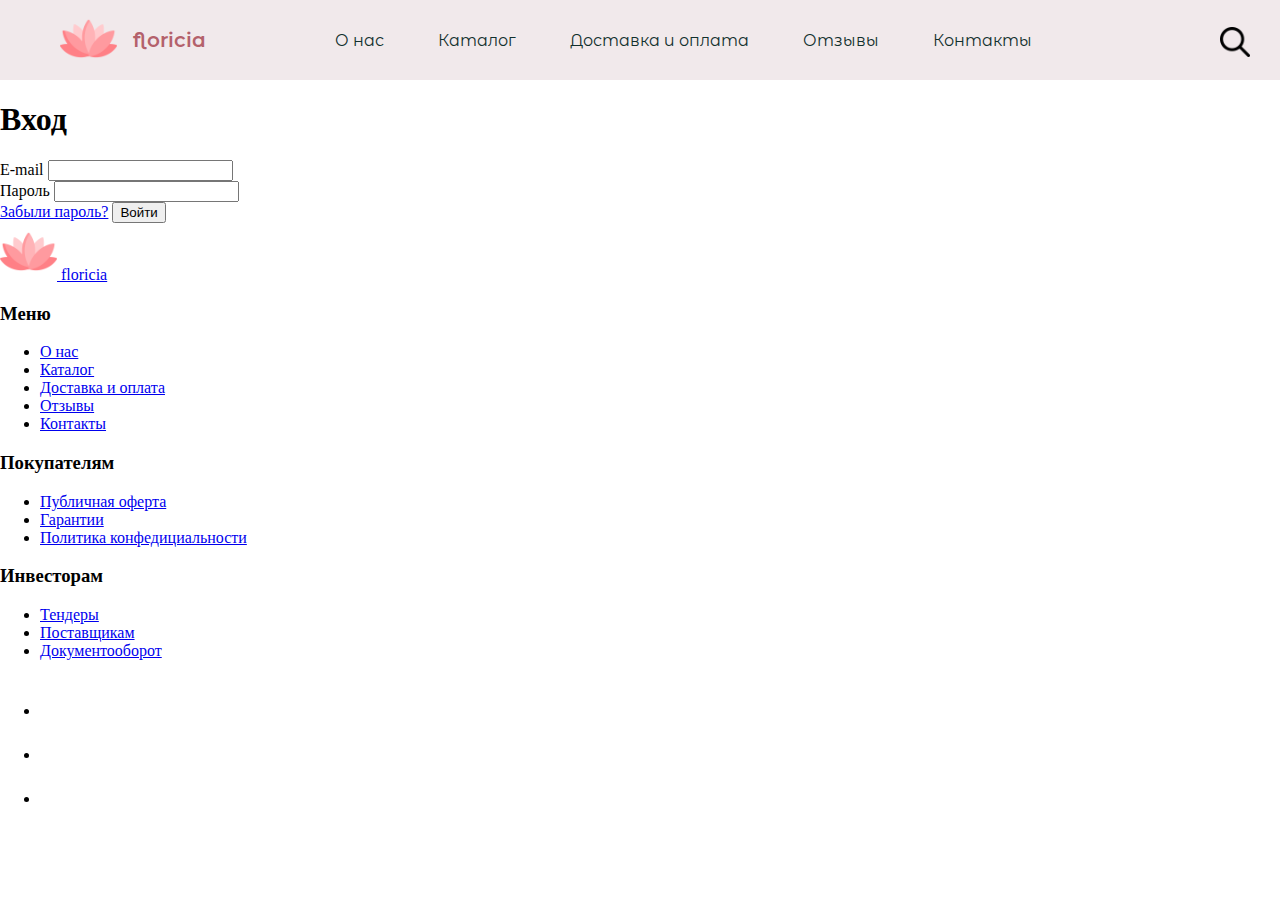
==== frontend/login.html @ c5bf8340 "layout" ====
<!DOCTYPE html>
<html lang="ru">
    <head>
        <meta charset="UTF-8">
        <meta name="viewport" content="width=device-width, initial-scale=1.0">
        <title>floricia: Регистрация</title>
        <link href="public/styles.css" rel="stylesheet"/>
        <link rel="preconnect" href="https://fonts.googleapis.com">
        <link rel="preconnect" href="https://fonts.gstatic.com" crossorigin>
        <link href="https://fonts.googleapis.com/css2?family=Montserrat+Alternates:wght@400;500;600;700&display=swap" rel="stylesheet">
    </head>
<body class="login">
    <header class="site-header">
        <div style="display: flex; align-items: center; gap: 16px;">
          <a class="site-header-logo1" href="/"><img style="height: 57px; width: 57px"src="public/image.png" alt="Логотип"> </a>
          <a class="site-header-logo" href="/"> floricia </a>
        </div>
        <ul class="site-header-menu">
          <li><a href="/about">О нас</a></li>
          <li><a href="/catalog">Каталог</a></li>
          <li><a href="/delivery">Доставка и оплата</a></li>
          <li><a href="/reviews">Отзывы</a></li>
          <li><a href="/contacts">Контакты</a></li>
        </ul>
        <div slyle="margin-left: 20px; margin-right: 30px;">
          <a href ="search"><img style="height:30px; width: 30px; margin-left: 30px" src="public/search.png" alt="Поиск"></a>
          <a href ="busket"><img style="height:34px; width: 34px; margin-left: 30px" src="public/busket.png" alt="Корзина"></a>
          <a href ="profile"><img style="height:38px; width: 38px; margin-left: 30px; margin-right: 50px" src="public/profile.png" alt="Профиль"></a>
        </div>
      </header>
      <main>
        <h1>Вход</h1>
      <form id="login-form">
          <label for="email">E-mail</label>
          <input type="email" id="email" name="email" required>
          <br>
          <label for="password">Пароль</label>
          <input type="password" id="password" name="password" required>
          <br>
          <a href="/forgetpassword">Забыли пароль?</a>

          <button type="submit">Войти</button>
      </form>
      </main>
      <footer>
        <a href="/"><img style="height: 57px; width: 57px"src="public/image.png" alt="Логотип"> </a>
        <a href="/">floricia</a>
        <h3>Меню</h3>
        <ul>
          <li><a href="/about">О нас</a></li>
          <li><a href="/catalog">Каталог</a></li>
          <li><a href="/delivery">Доставка и оплата</a></li>
          <li><a href="/reviews">Отзывы</a></li>
          <li><a href="/contacts">Контакты</a></li>
        </ul>
        <h3>Покупателям</h3>
        <ul>
          <li><a href="public-offer.pdf" target="_blank">Публичная оферта</a></li>
          <li><a href="garantees.pdf" target="_blank">Гарантии</a></li>
          <li><a href="privacy-policy.pdf" target="_blank">Политика конфедициальности</a></li> 
        </ul>
        <h3>Инвесторам</h3>
        <ul>
          <li><a href="tenders.pdf" target="_blank">Тендеры</a></li>
          <li><a href="for_suppliers.pdf" target="_blank">Поставщикам</a></li>
          <li><a href="document_flow.pdf" target="_blank">Документооборот</a></li> 
        </ul>
        <ul>
          <li><a href="telegram.com"><img style="height: 40px; width: 40px"src="public/telegram.png" alt="Телеграмм магазина"> </a></li>
          <li><a href="instagram.com"><img style="height: 40px; width: 40px"src="public/instagram.png" alt="Инстаграмм магазина"> </a></li>
          <li><a href="whatsapp.com"><img style="height: 40px; width: 40px"src="public/whatsapp.png" alt="Телефон для связи"> </a></li>
        </ul>
    </footer>
</body>
</html>
---- frontend/public/styles.css ----
html, body {
    margin: 0;
}

.site-header {
    background-color: #F1E9EB;
    border-color: #B4616B;
    display: flex; 
    justify-content: space-between; 
    align-items: center; 
    width: 1440px;
    height: 80px;
    gap: 0px;
    border: 0px 0px 0px 0px;
    opacity: 0px;
    

}
.site-header-menu {
    font-family: "Montserrat Alternates";
    text-decoration: none; 
    color: #11302D; 
    weight: 500;
    list-style: none;
    padding: 0;
    margin: 0;
    margin-left: 0px;
    margin-right: 30px; 
}
.site-header-menu li {
    display: inline-block; 
    margin-left: 0px;
    margin-right: 50px; 
}

.site-header-menu li:last-child {
    margin-right: 0; 
}

.site-header-menu a{
    text-decoration: none;
    color: #11302D;
}
.site-header-logo {
    color:#B4616B;
    font-family: "Montserrat Alternates", sans-serif;
    font-style: normal;
    text-decoration: none;
    font-size: 20px;
    font-weight: 600;
    line-height: 24.38px;
    
}
.site-header-logo1{
    margin-left: 60px;
    text-decoration: none;
}
.site-footer {

}
body.main-page {

}
body.registration {

}
body.login {

}
body.about {

}
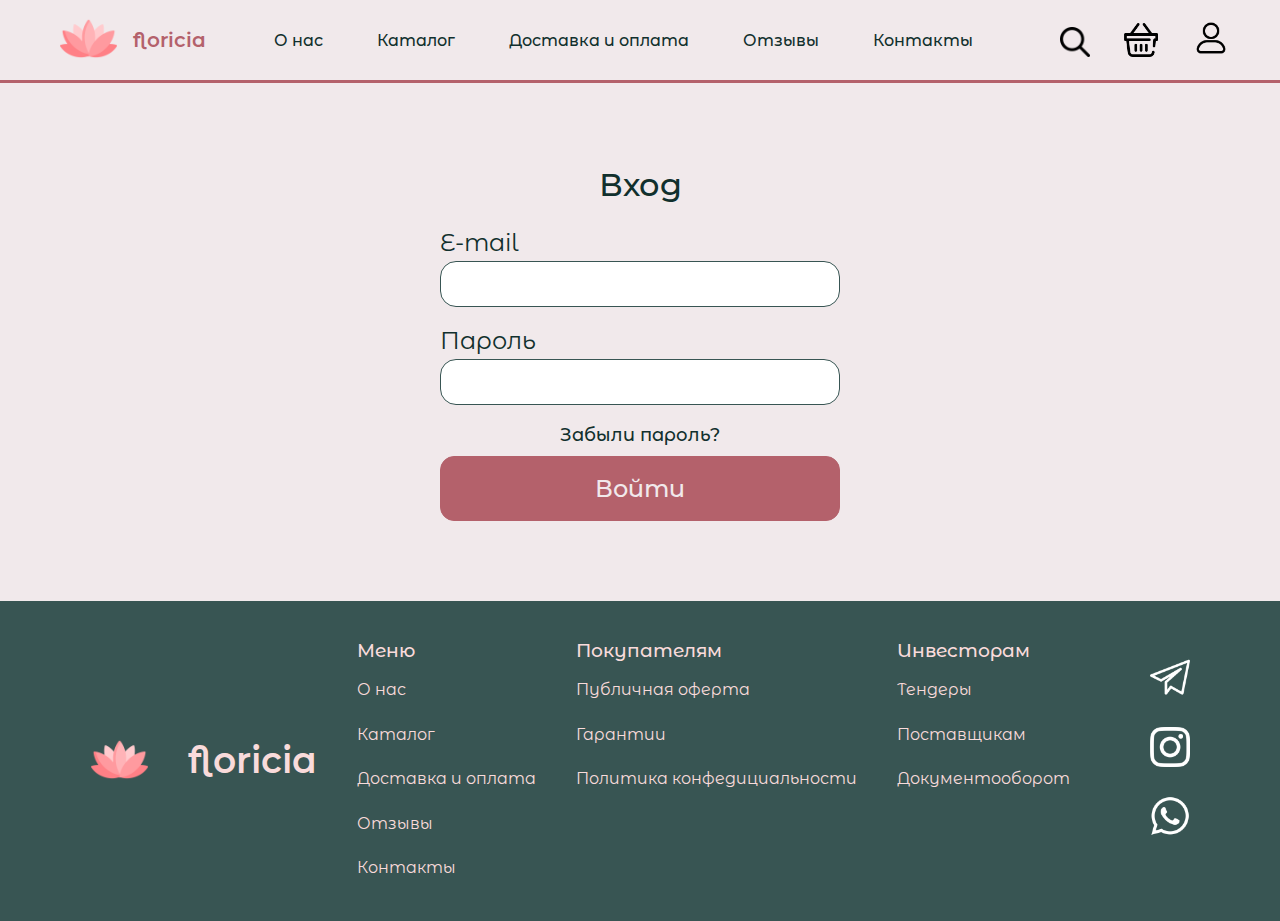
==== commit c7b3b4d2: "kvakichkovoe" ====
--- a/frontend/login.html
+++ b/frontend/login.html
@@ -9,7 +9,7 @@
         <link rel="preconnect" href="https://fonts.gstatic.com" crossorigin>
         <link href="https://fonts.googleapis.com/css2?family=Montserrat+Alternates:wght@400;500;600;700&display=swap" rel="stylesheet">
     </head>
-<body class="login">
+<body class="body-login">
     <header class="site-header">
         <div style="display: flex; align-items: center; gap: 16px;">
           <a class="site-header-logo1" href="/"><img style="height: 57px; width: 57px"src="public/image.png" alt="Логотип"> </a>
@@ -28,48 +28,64 @@
           <a href ="profile"><img style="height:38px; width: 38px; margin-left: 30px; margin-right: 50px" src="public/profile.png" alt="Профиль"></a>
         </div>
       </header>
-      <main>
-        <h1>Вход</h1>
-      <form id="login-form">
-          <label for="email">E-mail</label>
-          <input type="email" id="email" name="email" required>
+      <main class="main-login main-login-content" style="display: block; min-height: calc(100vh - 100px - 320px)">
+        <h1 style="color: #11302D; font-weight: 500; font-family: Montserrat Alternates, sans-serif; line-height: 43.88px; margin-top: 20%;">Вход</h1>
+        <form class="login-form" id="login-form">
+          <div class="login-form1">
+            <label class="form-label" for="email">E-mail</label>
+            <input class="form-input" type="email" id="email" name="email" required>
+          </div>  
           <br>
-          <label for="password">Пароль</label>
-          <input type="password" id="password" name="password" required>
+          <div class="login-form1">
+          <label class="form-label" for="password">Пароль</label>
+          <input class="form-input" type="password" id="password" name="password" required>
+          </div>
           <br>
-          <a href="/forgetpassword">Забыли пароль?</a>
+          <a style="color:#11302D; text-decoration:none; font-weight: 500; font-size: 18px; margin-bottom: 10px;" href="/forgetpassword">Забыли пароль?</a>
 
-          <button type="submit">Войти</button>
-      </form>
+          <button class="button" type="submit">Войти</button>
+        </form>
       </main>
-      <footer>
-        <a href="/"><img style="height: 57px; width: 57px"src="public/image.png" alt="Логотип"> </a>
-        <a href="/">floricia</a>
-        <h3>Меню</h3>
-        <ul>
-          <li><a href="/about">О нас</a></li>
-          <li><a href="/catalog">Каталог</a></li>
-          <li><a href="/delivery">Доставка и оплата</a></li>
-          <li><a href="/reviews">Отзывы</a></li>
-          <li><a href="/contacts">Контакты</a></li>
-        </ul>
-        <h3>Покупателям</h3>
-        <ul>
-          <li><a href="public-offer.pdf" target="_blank">Публичная оферта</a></li>
-          <li><a href="garantees.pdf" target="_blank">Гарантии</a></li>
-          <li><a href="privacy-policy.pdf" target="_blank">Политика конфедициальности</a></li> 
-        </ul>
-        <h3>Инвесторам</h3>
-        <ul>
-          <li><a href="tenders.pdf" target="_blank">Тендеры</a></li>
-          <li><a href="for_suppliers.pdf" target="_blank">Поставщикам</a></li>
-          <li><a href="document_flow.pdf" target="_blank">Документооборот</a></li> 
-        </ul>
-        <ul>
+      <footer class="site-footer">
+        <a class="site-footer-logo1"href="/"><img style="height: 57px; width: 57px; text-decoration: none;"src="public/image.png" alt="Логотип"> </a>
+        <a class="site-footer-logo"href="/">floricia</a>
+        <div class="footer-container">
+  
+          <div >
+            <h3 style="color:#F9DBDB; font-family: 'Montserrat Alternates', sans-serif; font-weight: 500; size: 20px">Меню</h3>
+            <ul class="site-footer-text">
+              <li><a href="/about">О нас</a></li>
+              <li><a href="/catalog">Каталог</a></li>
+              <li><a href="/delivery">Доставка и оплата</a></li>
+              <li><a href="/reviews">Отзывы</a></li>
+              <li><a href="/contacts">Контакты</a></li>
+            </ul>
+          </div>
+          <div>
+            <h3 style="color:#F9DBDB; font-family: 'Montserrat Alternates', sans-serif; font-weight: 500; size: 20px">Покупателям</h3>
+            <ul class = "site-footer-text">
+              <li><a href="public-offer.pdf" target="_blank">Публичная оферта</a></li>
+              <li><a href="garantees.pdf" target="_blank">Гарантии</a></li>
+              <li><a href="privacy-policy.pdf" target="_blank">Политика конфедициальности</a></li> 
+            </ul>
+          </div>
+          <div>
+            <h3 style="color:#F9DBDB; font-family: 'Montserrat Alternates', sans-serif; font-weight: 500; size: 20px">Инвесторам</h3>
+            <ul class="site-footer-text">
+              <li><a href="tenders.pdf" target="_blank">Тендеры</a></li>
+              <li><a href="for_suppliers.pdf" target="_blank">Поставщикам</a></li>
+              <li><a href="document_flow.pdf" target="_blank">Документооборот</a></li> 
+            </ul>
+          </div>
+  
+        </div>
+        
+        <ul style="list-style: none;">
           <li><a href="telegram.com"><img style="height: 40px; width: 40px"src="public/telegram.png" alt="Телеграмм магазина"> </a></li>
           <li><a href="instagram.com"><img style="height: 40px; width: 40px"src="public/instagram.png" alt="Инстаграмм магазина"> </a></li>
           <li><a href="whatsapp.com"><img style="height: 40px; width: 40px"src="public/whatsapp.png" alt="Телефон для связи"> </a></li>
         </ul>
-    </footer>
+      </footer>
+      <div id="message"></div>
 </body>
 </html>--- a/frontend/public/styles.css
+++ b/frontend/public/styles.css
@@ -4,15 +4,15 @@
 
 .site-header {
     background-color: #F1E9EB;
-    border-color: #B4616B;
     display: flex; 
     justify-content: space-between; 
     align-items: center; 
-    width: 1440px;
+    width: 100%;
     height: 80px;
-    gap: 0px;
-    border: 0px 0px 0px 0px;
-    opacity: 0px;
+    gap: 0%;
+    border-bottom: 3px solid #B4616B;
+    opacity: 1;
+    padding: 0;
     
 
 }
@@ -20,9 +20,9 @@
     font-family: "Montserrat Alternates";
     text-decoration: none; 
     color: #11302D; 
-    weight: 500;
+    font-weight: 500;
     list-style: none;
-    padding: 0;
+    
     margin: 0;
     margin-left: 0px;
     margin-right: 30px; 
@@ -56,17 +56,182 @@
     text-decoration: none;
 }
 .site-footer {
-
-}
-body.main-page {
-
-}
-body.registration {
-
-}
-body.login {
-
-}
-body.about {
-
-}
+    background-color: #385553;
+    display: flex; 
+    align-items: center; 
+    width: 100%;
+    height: 320px;
+    gap: 40px;
+    opacity: 1;
+    padding:0;
+    justify-content: center;
+}
+
+.site-footer-logo {
+    color:#F9DBDB;
+    font-family: "Montserrat Alternates", sans-serif;
+    font-style: normal;
+    text-decoration: none;
+    font-size: 36px;
+    font-weight: 600;
+    line-height: 43.88px;
+}
+
+.site-footer-logo1{
+    text-decoration: none;
+}
+
+.footer-container {
+    display: flex;
+    align-items: start;
+    gap: 40px;
+}
+
+.site-footer-text {
+    
+    font-family: "Montserrat Alternates", sans-serif;
+    padding: 0;
+    font-size: 16px;
+    font-weight: 400;
+    line-height: 19.5px;
+    text-align: left;
+    text-decoration: none;
+    list-style: none;
+    margin-bottom: 20px;
+}
+.site-footer-text a{
+    text-decoration: none;
+    list-style: none;
+    color: #F9DBDB;
+}
+
+.site-footer li {
+    margin-bottom: 25px;
+}
+
+.body-mainpage {
+
+}
+.body-registration, .body-login, .body-cart {
+    background-color: #F1E9EB;
+    display: flex; 
+    align-items: center; 
+    flex-direction: column;
+    min-height: 100vh;
+}
+
+.main-registration-content, .main-login-content {
+    background-color: #F1E9EB;
+    gap: 0;
+    opacity: 1;
+    padding:0;
+    text-align: center;
+}
+
+
+.main-registration, .main-login {
+    flex: 1;
+    display: flex;
+    justify-content: center;
+    align-items: center;
+}
+.form-label {
+    color: #11302D;
+    margin-bottom: 4px;
+    font-weight: 400;
+    font-size: 24px;
+}
+.form-input {
+    border-radius: 16px;
+    border: 1px solid #385553;
+    color: #385553;
+    font-weight: 400;
+    font-size: 20px;
+    width: 400px; 
+    max-width: 100%;
+    box-sizing: border-box;
+    padding: 10px;
+    gap: 40px;
+    font-family: "Montserrat Alternates", sans-serif;
+}
+.button {
+    border-radius: 14px;
+    border: 1px solid #B4616B;
+    font-family: "Montserrat Alternates", sans-serif;
+    background-color:#B4616B;
+    color: #F1E9EB;
+    width: 100%;
+    padding: 17px;
+    font-weight: 500;
+    font-size: 24px;
+    margin-bottom: 20%;
+    gap: 40px;
+}
+.registration-form1, .login-form1{
+    display: flex;
+    flex-direction: column; 
+    align-items: flex-start; 
+    width: 100%;
+}
+.registration-form, .login-form {
+    font-family: "Montserrat Alternates", sans-serif;
+    color: #385553;
+    display: flex;
+    width: fit-content;
+    flex-direction: column; 
+    align-items: center;
+    justify-content: center;
+}
+
+.cart-container {
+    display: flex; /* Используем Flexbox для расположения корзины и "Итого" */
+    justify-content: flex-start; /* Выравниваем элементы по левому краю */
+    align-items: flex-start; /* Выравниваем элементы по верхнему краю */
+    gap: 20px; /* Расстояние между корзиной и "Итого" */
+    max-width: 1200px; /* Ограничиваем ширину всего контейнера */
+    margin: 0 auto; /* Центрируем контейнер относительно страницы */
+    padding-left: 50px; /* Добавляем отступ слева, чтобы компоненты не прижимались к краю */
+}
+
+.cart {
+    flex: 2; /* Занимает больше места */
+    border: 1px solid #ccc; /* Для визуального разделения */
+    padding: 20px;
+}
+.summary {
+    flex: 1; /* Меньше места */
+    border: 1px solid #ccc; /* Для визуального разделения */
+    padding: 20px;
+    text-align: center; /* Центрируем содержимое */
+}
+.background1-main-page{
+    background-image: url(/frontend/public/main_flowers1.jpeg);
+    background-size: cover;
+    background-position: center;
+    width: 100%;
+    height: 100vh;
+}
+.background2-main-page{
+    background-image: url(/frontend/public/main_flowers2.jpeg);
+    background-size: cover;
+    background-position: center;
+    width: 100%;
+    height: 100vh;
+}
+.background3-main-page{
+    background-image: url(/frontend/public/main_flowers3.jpeg);
+    background-size: cover;
+    background-position: center;
+    width: 100%;
+    height: 100vh;
+}
+.background4-main-page{
+    background-image: url(/frontend/public/main_flowers4.jpeg);
+    background-size: cover;
+    background-position: center;
+    width: 100%;
+    height: 100vh;
+}
+.body-about {
+
+}
